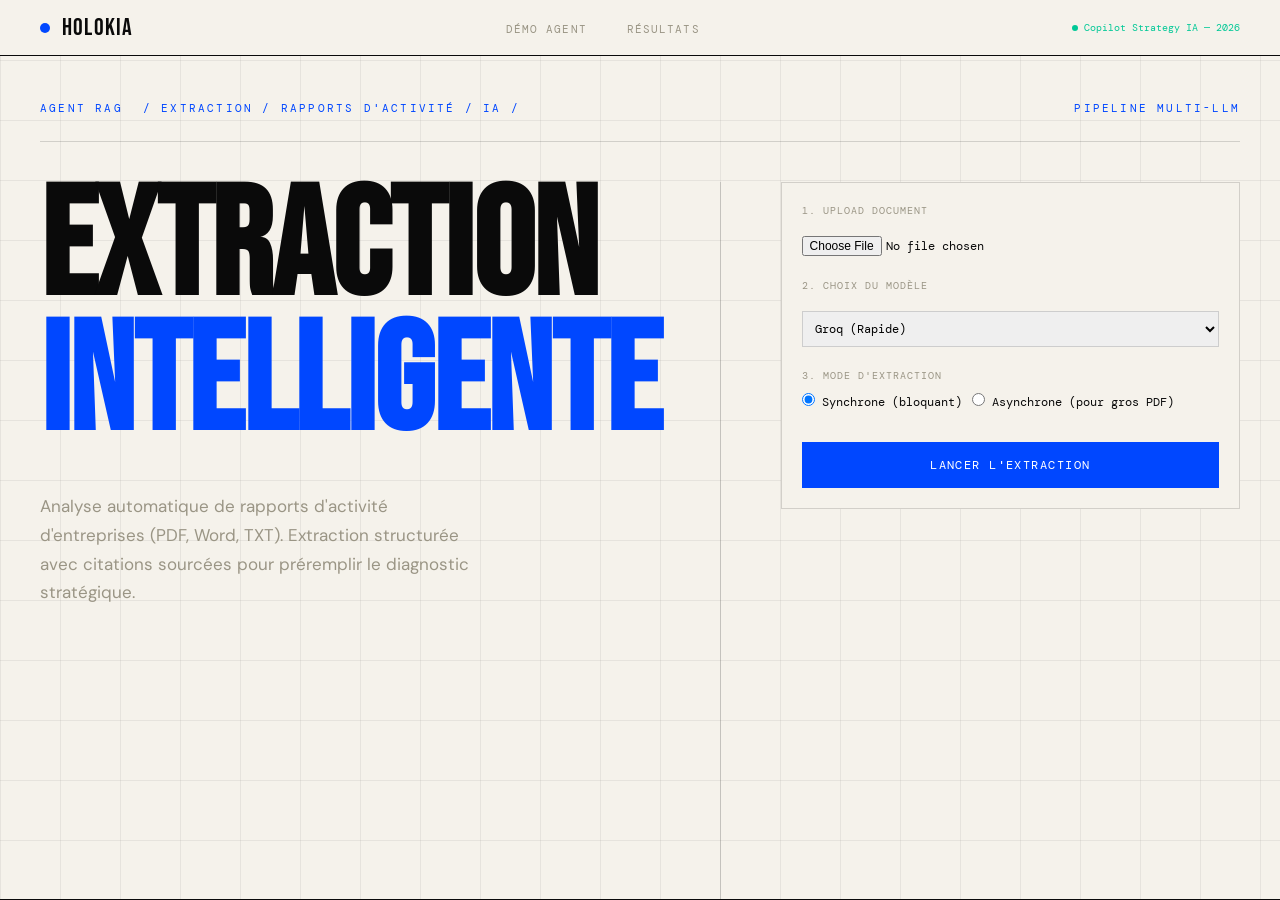
==== demo.html @ 51456ac3 "commit" ====
<!DOCTYPE html>
<html lang="fr">
<head>
<meta charset="UTF-8">
<meta name="viewport" content="width=device-width, initial-scale=1.0">
<title>Holokia — Agent RAG</title>
<link href="https://fonts.googleapis.com/css2?family=DM+Mono:wght@300;400;500&family=Bebas+Neue&family=DM+Sans:wght@300;400;500&display=swap" rel="stylesheet">
<style>
*,*::before,*::after{box-sizing:border-box;margin:0;padding:0}

:root{
  --ink:#0a0a0a;
  --paper:#f5f2eb;
  --blue:#0047ff;
  --teal:#00c896;
  --red:#e8002a;
  --muted:#9a9585;
  --line:rgba(10,10,10,0.15);
  --mono:'DM Mono',monospace;
  --display:'Bebas Neue',sans-serif;
  --body:'DM Sans',sans-serif;
}

html{scroll-behavior:smooth}
body{
  background:var(--paper);
  color:var(--ink);
  font-family:var(--body);
  font-size:16px;
  line-height:1.5;
  overflow-x:hidden;
}

/* GRID OVERLAY */
.grid-bg{
  position:fixed;
  inset:0;
  pointer-events:none;
  z-index:0;
  background-image:
    linear-gradient(var(--line) 1px,transparent 1px),
    linear-gradient(90deg,var(--line) 1px,transparent 1px);
  background-size:60px 60px;
  opacity:0.4;
}

/* ─── NAV ─── */
nav{
  position:fixed;
  top:0;left:0;right:0;
  z-index:100;
  display:flex;
  align-items:center;
  justify-content:space-between;
  padding:0 40px;
  height:56px;
  border-bottom:1px solid var(--ink);
  background:var(--paper);
  mix-blend-mode:normal;
}
.nav-logo{
  font-family:var(--display);
  font-size:24px;
  letter-spacing:0.05em;
  color:var(--ink);
  text-decoration:none;
  display:flex;
  align-items:center;
  gap:12px;
}
.nav-logo-dot{
  width:10px;height:10px;
  border-radius:50%;
  background:var(--blue);
  animation:blink 2s ease-in-out infinite;
}
@keyframes blink{0%,100%{opacity:1}50%{opacity:0.2}}
.nav-links{
  display:flex;
  gap:40px;
  list-style:none;
}
.nav-links a{
  font-family:var(--mono);
  font-size:11px;
  letter-spacing:0.1em;
  text-transform:uppercase;
  color:var(--muted);
  text-decoration:none;
  transition:color 0.2s;
}
.nav-links a:hover{color:var(--blue)}
.nav-status{
  font-family:var(--mono);
  font-size:10px;
  color:var(--teal);
  display:flex;
  align-items:center;
  gap:6px;
}
.nav-status::before{
  content:'';
  width:6px;height:6px;
  border-radius:50%;
  background:var(--teal);
  animation:blink 1.5s ease-in-out infinite;
}

/* ─── HERO ─── */
.hero{
  position:relative;
  z-index:1;
  min-height:100vh;
  padding:100px 40px 0;
  display:grid;
  grid-template-columns:1fr 1fr;
  grid-template-rows:auto 1fr;
  border-bottom:1px solid var(--ink);
}
.hero-tag{
  grid-column:1/-1;
  font-family:var(--mono);
  font-size:11px;
  letter-spacing:0.2em;
  text-transform:uppercase;
  color:var(--muted);
  padding-bottom:24px;
  border-bottom:1px solid var(--line);
  margin-bottom:40px;
  display:flex;
  align-items:center;
  gap:20px;
}
.hero-tag span{color:var(--blue)}
.hero-left{
  padding-right:60px;
  border-right:1px solid var(--line);
  padding-bottom:80px;
}
.hero-title{
  font-family:var(--display);
  font-size:clamp(80px,12vw,180px);
  line-height:0.88;
  letter-spacing:-0.01em;
  color:var(--ink);
  margin-bottom:40px;
}
.hero-title em{
  font-style:normal;
  color:var(--blue);
  display:block;
}
.hero-desc{
  font-size:17px;
  color:var(--muted);
  line-height:1.7;
  max-width:440px;
  margin-bottom:48px;
}
.hero-desc strong{color:var(--ink);font-weight:500}
.hero-ctas{
  display:flex;
  gap:16px;
  align-items:center;
}
.btn-primary{
  display:inline-flex;
  align-items:center;
  gap:10px;
  padding:14px 28px;
  background:var(--blue);
  color:#fff;
  font-family:var(--mono);
  font-size:12px;
  letter-spacing:0.12em;
  text-transform:uppercase;
  text-decoration:none;
  border:1px solid var(--blue);
  transition:all 0.2s;
}
.btn-primary:hover{background:var(--ink);border-color:var(--ink)}
.btn-outline{
  display:inline-flex;
  align-items:center;
  gap:10px;
  padding:14px 28px;
  background:transparent;
  color:var(--ink);
  font-family:var(--mono);
  font-size:12px;
  letter-spacing:0.12em;
  text-transform:uppercase;
  text-decoration:none;
  border:1px solid var(--ink);
  transition:all 0.2s;
}
.btn-outline:hover{background:var(--ink);color:var(--paper)}

.hero-right{
  padding-left:60px;
  display:flex;
  flex-direction:column;
  justify-content:space-between;
  padding-bottom:80px;
}
.hero-metrics{
  display:grid;
  grid-template-columns:1fr 1fr;
  gap:1px;
  background:var(--line);
  border:1px solid var(--line);
  margin-bottom:40px;
}
.metric{
  background:var(--paper);
  padding:28px 24px;
}
.metric-val{
  font-family:var(--display);
  font-size:56px;
  line-height:1;
  color:var(--ink);
}
.metric-val.blue{color:var(--blue)}
.metric-val.teal{color:var(--teal)}
.metric-label{
  font-family:var(--mono);
  font-size:10px;
  letter-spacing:0.15em;
  text-transform:uppercase;
  color:var(--muted);
  margin-top:8px;
}

/* EKG line */
.ekg-container{
  width:100%;
  overflow:hidden;
}
.ekg-label{
  font-family:var(--mono);
  font-size:10px;
  letter-spacing:0.1em;
  color:var(--muted);
  margin-bottom:8px;
}
.ekg-svg{width:100%;height:60px}
.ekg-path{
  fill:none;
  stroke:var(--blue);
  stroke-width:1.5;
  stroke-dasharray:800;
  stroke-dashoffset:800;
  animation:ekg 3s ease-in-out infinite;
}
.ekg-path2{
  fill:none;
  stroke:var(--teal);
  stroke-width:1;
  opacity:0.4;
  stroke-dasharray:800;
  stroke-dashoffset:800;
  animation:ekg 3s ease-in-out 0.5s infinite;
}
@keyframes ekg{
  0%{stroke-dashoffset:800}
  60%{stroke-dashoffset:0}
  100%{stroke-dashoffset:-800}
}

/* hero bottom annotation */
.hero-footnote{
  grid-column:1/-1;
  padding:20px 0;
  border-top:1px solid var(--line);
  display:flex;
  align-items:center;
  justify-content:space-between;
}
.hero-footnote-text{
  font-family:var(--mono);
  font-size:11px;
  color:var(--muted);
}
.hero-team-tags{
  display:flex;
  gap:8px;
}
.team-pill{
  font-family:var(--mono);
  font-size:10px;
  padding:4px 10px;
  border:1px solid var(--line);
  color:var(--muted);
}

/* ─── SECTION BASE ─── */
section{
  position:relative;
  z-index:1;
}
.section-header{
  display:grid;
  grid-template-columns:40px 1fr;
  align-items:start;
  gap:0;
  padding:60px 40px 48px;
  border-bottom:1px solid var(--line);
}
.section-num{
  font-family:var(--mono);
  font-size:11px;
  color:var(--muted);
  padding-top:4px;
}
.section-title{
  font-family:var(--display);
  font-size:clamp(40px,6vw,88px);
  line-height:0.9;
  letter-spacing:-0.01em;
}
.section-title em{font-style:normal;color:var(--blue)}

/* ─── FEATURES / SOLUTIONS ─── */
.features{border-bottom:1px solid var(--ink)}
.features-grid{
  display:grid;
  grid-template-columns:repeat(3,1fr);
}
.feature-card{
  padding:48px 40px;
  border-right:1px solid var(--line);
}
.feature-card:last-child{border-right:none}
.feature-num{
  font-family:var(--mono);
  font-size:11px;
  color:var(--blue);
  letter-spacing:0.1em;
  margin-bottom:32px;
  display:block;
}
.feature-icon{
  width:48px;height:48px;
  margin-bottom:24px;
}
.feature-icon path,.feature-icon circle,.feature-icon rect,.feature-icon line,.feature-icon polyline{
  stroke:var(--ink);
  fill:none;
  stroke-width:1.5;
  stroke-linecap:square;
}
.feature-title{
  font-family:var(--display);
  font-size:32px;
  letter-spacing:0.02em;
  margin-bottom:16px;
  line-height:1;
}
.feature-desc{
  font-size:14px;
  color:var(--muted);
  line-height:1.7;
}
.feature-tag{
  display:inline-block;
  margin-top:24px;
  font-family:var(--mono);
  font-size:10px;
  letter-spacing:0.1em;
  text-transform:uppercase;
  padding:4px 10px;
  border:1px solid var(--blue);
  color:var(--blue);
}

/* ─── INTERFACE SHOWCASE ─── */
.showcase{border-bottom:1px solid var(--ink)}
.showcase-item{
  display:grid;
  grid-template-columns:1fr 1fr;
  border-bottom:1px solid var(--line);
}
.showcase-item:last-child{border-bottom:none}
.showcase-item.reverse{direction:rtl}
.showcase-item.reverse>*{direction:ltr}
.showcase-info{
  padding:60px 60px 60px 40px;
  display:flex;
  flex-direction:column;
  justify-content:center;
  border-right:1px solid var(--line);
}
.showcase-item.reverse .showcase-info{
  border-right:none;
  border-left:1px solid var(--line);
  padding:60px 40px 60px 60px;
}
.showcase-label{
  font-family:var(--mono);
  font-size:10px;
  letter-spacing:0.15em;
  text-transform:uppercase;
  color:var(--teal);
  margin-bottom:20px;
  display:flex;
  align-items:center;
  gap:8px;
}
.showcase-label::before{content:'//'}
.showcase-heading{
  font-family:var(--display);
  font-size:clamp(36px,4vw,60px);
  letter-spacing:0.01em;
  line-height:0.95;
  margin-bottom:24px;
}
.showcase-text{
  font-size:14px;
  color:var(--muted);
  line-height:1.8;
  margin-bottom:32px;
}
.spec-list{list-style:none;display:flex;flex-direction:column;gap:12px}
.spec-list li{
  font-family:var(--mono);
  font-size:12px;
  color:var(--muted);
  display:flex;
  align-items:center;
  gap:12px;
}
.spec-list li::before{
  content:'→';
  color:var(--blue);
  font-size:14px;
}
.showcase-visual{
  overflow:hidden;
  background:#e8e4db;
  position:relative;
  padding:30px; /* Ajout de padding pour éviter que l'image touche les bords */
  display:flex;
  align-items:center;
  justify-content:center;
}
.showcase-visual img{
  width:100%;
  height:100%;
  object-fit:contain; /* Changé de cover à contain pour voir toute la photo */
  display:block;
  filter:grayscale(10%) contrast(1.02);
  transition:all 0.4s ease;
}
.showcase-visual:hover img{
    filter:grayscale(0%) contrast(1.1);
    transform:scale(1.01); /* Zoom très léger pour garder l'aspect naturel */
  }
  .showcase-item.triple {
    grid-template-columns: 1fr 1fr 1fr;
  }
  .showcase-visual-label{
  position:absolute;
  bottom:20px;right:20px;
  font-family:var(--mono);
  font-size:10px;
  letter-spacing:0.1em;
  text-transform:uppercase;
  color:rgba(10,10,10,0.5);
  background:rgba(245,242,235,0.85);
  padding:6px 12px;
  border:1px solid var(--line);
}

/* ─── BENCHMARK / TECH ─── */
.tech{border-bottom:1px solid var(--ink)}
.tech-grid{
  display:grid;
  grid-template-columns:1fr 1fr;
}
.tech-panel{
  padding:60px 40px;
  border-right:1px solid var(--line);
}
.tech-panel:last-child{border-right:none}
.tech-panel-title{
  font-family:var(--display);
  font-size:40px;
  margin-bottom:40px;
  line-height:1;
}
.bench-row{
  display:grid;
  grid-template-columns:120px 1fr 60px;
  align-items:center;
  gap:16px;
  padding:16px 0;
  border-bottom:1px solid var(--line);
}
.bench-row:last-child{border-bottom:none}
.bench-label{
  font-family:var(--mono);
  font-size:11px;
  color:var(--muted);
}
.bench-bar-wrap{height:4px;background:rgba(10,10,10,0.08);position:relative}
.bench-bar{
  position:absolute;
  top:0;left:0;
  height:100%;
  transition:width 1.5s cubic-bezier(0.16,1,0.3,1);
}
.bench-bar.blue{background:var(--blue)}
.bench-bar.teal{background:var(--teal)}
.bench-bar.red{background:var(--red)}
.bench-val{
  font-family:var(--mono);
  font-size:11px;
  text-align:right;
  color:var(--ink);
  font-weight:500;
}

/* comparison table */
.compare-table{width:100%;border-collapse:collapse}
.compare-table th{
  font-family:var(--mono);
  font-size:10px;
  letter-spacing:0.1em;
  text-transform:uppercase;
  color:var(--muted);
  text-align:left;
  padding:12px 0;
  border-bottom:1px solid var(--ink);
}
.compare-table td{
  font-family:var(--mono);
  font-size:12px;
  padding:14px 0;
  border-bottom:1px solid var(--line);
  vertical-align:middle;
}
.compare-table tr:last-child td{border-bottom:none}
.badge{
  display:inline-block;
  padding:3px 8px;
  font-size:10px;
  font-family:var(--mono);
}
.badge.good{background:#d4f4e8;color:#005c35}
.badge.bad{background:#fce8eb;color:#8a001a}
.badge.edge{background:#e0ecff;color:#0033b3;font-weight:500}

/* ─── TIMELINE / PLANNING ─── */
.timeline{border-bottom:1px solid var(--ink)}
.timeline-grid{
  display:grid;
  grid-template-columns:repeat(4,1fr);
}
.tl-phase{
  padding:48px 32px 48px 40px;
  border-right:1px solid var(--line);
  position:relative;
}
.tl-phase:last-child{border-right:none}
.tl-num{
  font-family:var(--mono);
  font-size:10px;
  letter-spacing:0.15em;
  color:var(--muted);
  margin-bottom:20px;
  display:block;
}
.tl-title{
  font-family:var(--display);
  font-size:28px;
  letter-spacing:0.02em;
  margin-bottom:16px;
  line-height:1;
}
.tl-items{list-style:none;display:flex;flex-direction:column;gap:8px}
.tl-items li{
  font-family:var(--mono);
  font-size:11px;
  color:var(--muted);
  line-height:1.5;
  padding-left:14px;
  position:relative;
}
.tl-items li::before{
  content:'—';
  position:absolute;
  left:0;
  color:var(--blue);
}
.tl-phase::after{
  content:attr(data-phase);
  position:absolute;
  bottom:20px;right:20px;
  font-family:var(--display);
  font-size:80px;
  color:rgba(10,10,10,0.04);
  line-height:1;
  pointer-events:none;
}

/* ─── DOCUMENTS ─── */
.docs{
  background:var(--ink);
  border-bottom:1px solid #333;
}
.docs .section-header{
  border-bottom:1px solid rgba(255,255,255,0.1);
}
.docs .section-num{color:rgba(255,255,255,0.3)}
.docs .section-title{color:#fff}
.docs .section-title em{color:var(--teal)}
.docs-grid{
  display:grid;
  grid-template-columns:1fr 1fr;
}
.doc-card{
  padding:60px 40px;
  border-right:1px solid rgba(255,255,255,0.08);
  text-decoration:none;
  display:block;
  position:relative;
  overflow:hidden;
  transition:background 0.3s;
}
.doc-card:last-child{border-right:none}
.doc-card:hover{background:rgba(255,255,255,0.03)}
.doc-card-type{
  font-family:var(--mono);
  font-size:10px;
  letter-spacing:0.15em;
  text-transform:uppercase;
  color:rgba(255,255,255,0.3);
  margin-bottom:40px;
}
.doc-card-num{
  font-family:var(--display);
  font-size:120px;
  line-height:1;
  color:rgba(255,255,255,0.06);
  position:absolute;
  top:20px;right:20px;
}
.doc-card-title{
  font-family:var(--display);
  font-size:44px;
  color:#fff;
  line-height:0.95;
  letter-spacing:0.01em;
  margin-bottom:16px;
}
.doc-card-desc{
  font-size:14px;
  color:rgba(255,255,255,0.4);
  line-height:1.6;
  margin-bottom:48px;
}
.doc-card-action{
  font-family:var(--mono);
  font-size:11px;
  letter-spacing:0.12em;
  text-transform:uppercase;
  display:inline-flex;
  align-items:center;
  gap:10px;
}
.doc-card:first-child .doc-card-action{color:var(--blue)}
.doc-card:last-child .doc-card-action{color:var(--teal)}
.doc-card-action svg{
  width:14px;height:14px;
  transition:transform 0.2s;
}
.doc-card:hover .doc-card-action svg{transform:translateX(4px)}

/* ─── TEAM ─── */
.team{border-bottom:1px solid var(--ink)}
.team-inner{
  padding:60px 40px;
  display:grid;
  grid-template-columns:320px 1fr;
  gap:80px;
  align-items:start;
}
.team-copy{}
.team-copy p{
  font-size:14px;
  color:var(--muted);
  line-height:1.8;
  margin-top:16px;
}
.team-members{
  display:grid;
  grid-template-columns:repeat(3,1fr);
  gap:1px;
  background:var(--line);
  border:1px solid var(--line);
  align-self:start;
}
.team-member{
  background:var(--paper);
  padding:24px 20px;
}
.member-init{
  font-family:var(--display);
  font-size:32px;
  color:var(--blue);
  line-height:1;
  margin-bottom:10px;
}
.member-name{
  font-family:var(--mono);
  font-size:11px;
  color:var(--ink);
  font-weight:500;
}
.member-role{
  font-family:var(--mono);
  font-size:10px;
  color:var(--muted);
  margin-top:4px;
}

/* ─── FOOTER ─── */
footer{
  position:relative;
  z-index:1;
  background:var(--ink);
  padding:32px 40px;
  display:flex;
  align-items:center;
  justify-content:space-between;
}
.footer-logo{
  font-family:var(--display);
  font-size:20px;
  letter-spacing:0.05em;
  color:#fff;
}
.footer-copy{
  font-family:var(--mono);
  font-size:10px;
  letter-spacing:0.1em;
  color:rgba(255,255,255,0.3);
  text-transform:uppercase;
}
.footer-links{
  display:flex;
  gap:24px;
  list-style:none;
}
.footer-links a{
  font-family:var(--mono);
  font-size:10px;
  letter-spacing:0.1em;
  text-transform:uppercase;
  color:rgba(255,255,255,0.3);
  text-decoration:none;
}
.footer-links a:hover{color:#fff}

/* reveal animation */
.reveal{
  opacity:0;
  transform:translateY(24px);
  transition:opacity 0.7s ease,transform 0.7s ease;
}
.reveal.visible{opacity:1;transform:none}

@media(max-width:900px){
  nav {
    padding: 0 15px;
    height: auto;
    min-height: 60px;
    flex-direction: column;
    justify-content: center;
    gap: 8px;
    padding: 10px 15px;
    position: relative; /* On change en relative pour éviter de chevaucher le hero */
  }
  .nav-logo { font-size: 20px; }
  .nav-links {
    gap: 15px;
    flex-wrap: wrap;
    justify-content: center;
  }
  .nav-status { display: none; }

  .hero{
    grid-template-columns:1fr;
    grid-template-rows: auto;
    padding: 40px 15px; /* Réduction du padding car le nav n'est plus fixe */
    min-height: auto;
    border-bottom: 1px solid var(--line);
  }
  .hero-tag {
    font-size: 10px;
    gap: 10px;
    flex-wrap: wrap;
    margin-bottom: 30px;
    border-bottom: 1px solid var(--line);
  }
  .hero-left{
    border-right:none;
    padding-right:0;
    padding-bottom: 30px;
    border-bottom: 1px solid var(--line);
  }
  .hero-title {
    font-size: clamp(40px, 12vw, 60px);
    margin-bottom: 20px;
  }
  .hero-desc {
    font-size: 14px;
    margin-bottom: 24px;
    max-width: 100%;
  }
  .hero-ctas {
    flex-direction: column;
    align-items: stretch;
    gap: 12px;
  }
  .btn-primary, .btn-outline {
    justify-content: center;
    width: 100%;
    padding: 12px 20px;
  }
  .hero-right{
    padding-left:0;
    padding-top: 30px;
  }
  .hero-metrics {
    grid-template-columns: 1fr 1fr;
    margin-bottom: 30px;
  }
  .metric {
    padding: 20px 15px;
  }
  .metric-val {
    font-size: 32px;
  }
  .hero-footnote {
    flex-direction: column;
    gap: 15px;
    text-align: center;
    padding: 20px 0;
  }
  .hero-team-tags {
    flex-wrap: wrap;
    justify-content: center;
    gap: 6px;
  }

  .section-header {
    padding: 40px 15px 24px;
    grid-template-columns: 1fr;
    gap: 8px;
  }
  .section-title {
    font-size: 36px;
  }

  .features-grid{grid-template-columns:1fr}
  .feature-card{
    padding: 30px 15px;
    border-right:none;
    border-bottom:1px solid var(--line);
  }
  .feature-card:last-child { border-bottom: none; }

  .showcase-item{
    grid-template-columns:1fr;
  }
  .showcase-item.triple {
    grid-template-columns: 1fr;
  }
  .showcase-info {
    padding: 30px 15px;
    border-right: none !important;
    border-left: none !important;
  }
  .showcase-heading {
    font-size: 28px;
  }
  .showcase-item.reverse {
    direction: ltr;
  }
  .showcase-visual {
      aspect-ratio: 16/9;
      border-left: none !important;
      border-right: none !important;
      padding: 15px; /* Padding réduit sur mobile */
    }

  .tech-grid{grid-template-columns:1fr}
  .tech-panel{
    padding: 30px 15px;
    border-right:none;
    border-bottom:1px solid var(--line);
  }
  .tech-panel-title { font-size: 32px; }
  .bench-row {
    grid-template-columns: 80px 1fr 45px;
    gap: 10px;
    font-size: 10px;
  }
  .compare-table {
    display: block;
    overflow-x: auto;
  }

  .timeline-grid{grid-template-columns:1fr}
  .tl-phase {
    padding: 30px 15px;
    border-right: none;
    border-bottom: 1px solid var(--line);
  }
  .tl-phase::after { font-size: 60px; }

  .docs-grid{grid-template-columns:1fr}
  .doc-card{
    padding: 40px 15px;
    border-right:none;
    border-bottom:1px solid rgba(255,255,255,0.08);
  }
  .doc-card-title { font-size: 28px; }

  .team-inner{
    grid-template-columns:1fr;
    padding: 40px 15px;
    gap: 30px;
  }
  .team-members{
    grid-template-columns: 1fr;
  }
  
  footer {
    flex-direction: column;
    gap: 20px;
    padding: 30px 15px;
    text-align: center;
  }
  .footer-links {
    flex-wrap: wrap;
    justify-content: center;
    gap: 15px;
  }
}
</style>
</head>
<body>

<div class="grid-bg"></div>

<!-- NAV -->
<nav>
  <a href="#" class="nav-logo">
    <span class="nav-logo-dot"></span>
    HOLOKIA
  </a>
  <ul class="nav-links">
    <li><a href="#demo">Démo Agent</a></li>
    <li><a href="#results">Résultats</a></li>
  </ul>
  <div class="nav-status">Copilot Strategy IA — 2026</div>
</nav>

<!-- HERO -->
<section class="hero">
  <div class="hero-tag">
    <span>AGENT RAG</span>
    <span>/ Extraction / Rapports d'Activité / IA /</span>
    <span style="margin-left:auto">Pipeline Multi-LLM</span>
  </div>

  <div class="hero-left reveal">
    <h1 class="hero-title">
      Extraction<br>
      <em>Intelligente</em>
    </h1>
    <p class="hero-desc">
      Analyse automatique de rapports d'activité d'entreprises (PDF, Word, TXT). Extraction structurée avec citations sourcées pour préremplir le diagnostic stratégique.
    </p>
    <!--
    <div class="hero-ctas">
      <a href="#demo" class="btn-primary">
        Tester l'Agent
        <svg width="14" height="14" viewBox="0 0 14 14" fill="none"><path d="M2 7h10M8 3l4 4-4 4" stroke="#fff" stroke-width="1.5" stroke-linecap="square"/></svg>
      </a>
    </div>
  -->
  </div>

  <div class="hero-right reveal" id="demo">
    <div class="hero-metrics" style="display:flex; flex-direction:column; padding:20px; background:var(--paper); border:1px solid var(--line);">
      <div style="margin-bottom:20px;">
        <div class="ekg-label">1. UPLOAD DOCUMENT</div>
        <input type="file" id="fileInput" accept=".pdf,.docx,.txt" style="margin-top:10px; font-family:var(--mono); font-size:12px;" />
      </div>
      
      <div style="margin-bottom:20px;">
        <div class="ekg-label">2. CHOIX DU MODÈLE</div>
        <select id="modelSelect" style="margin-top:10px; padding:8px; font-family:var(--mono); font-size:12px; width:100%; border:1px solid var(--line);">
          <option value="groq">Groq (Rapide)</option>
          <option value="mistral">Mistral (Local Ollama)</option>
          <option value="qwen2.5">Qwen2.5 (Local Ollama)</option>
          <option value="gpt-4o">GPT-4o (OpenAI)</option>
        </select>
      </div>

      <div style="margin-bottom:20px;">
        <div class="ekg-label">3. MODE D'EXTRACTION</div>
        <div style="display:flex; gap:10px; margin-top:10px;">
          <label style="font-family:var(--mono); font-size:12px;"><input type="radio" name="asyncMode" value="false" checked> Synchrone (bloquant)</label>
          <label style="font-family:var(--mono); font-size:12px;"><input type="radio" name="asyncMode" value="true"> Asynchrone (pour gros PDF)</label>
        </div>
      </div>

      <button id="btnExtract" class="btn-primary" style="width:100%; justify-content:center; margin-top:10px;">LANCER L'EXTRACTION</button>
      
      <div id="statusText" style="margin-top:15px; font-family:var(--mono); font-size:10px; color:var(--blue); display:none;">Statut: En cours...</div>
    </div>
  </div>
</section>

<!-- RESULTS -->
<section id="results" class="features" style="display:none; padding-bottom:0;">
  <div class="section-header reveal">
    <span class="section-num">01</span>
    <h2 class="section-title">Diagnostic<br><em>Stratégique</em></h2>
  </div>
  
  <!-- Conteneur pour les cartes visuelles -->
  <div style="padding: 40px; background:var(--paper);">
    <div id="cardsGrid" style="display:grid; grid-template-columns:repeat(auto-fit, minmax(300px, 1fr)); gap:20px;">
      <!-- Les cartes seront générées ici par JS -->
    </div>
  </div>

  <!-- Le JSON reste accessible mais dans une section séparée style "débug/technique" -->
  <div style="padding: 40px; background:var(--ink); color:#fff; overflow-x:auto;">
    <div style="display:flex; justify-content:space-between; margin-bottom:20px; align-items:center;">
      <div>
        <span style="font-family:var(--mono); font-size:12px; color:var(--teal);">OUTPUT.JSON</span>
        <span style="font-family:var(--mono); font-size:10px; color:rgba(255,255,255,0.4); margin-left:15px;">(Vue développeur)</span>
      </div>
      <button id="btnCopy" class="btn-outline" style="color:#fff; border-color:#fff; padding:6px 12px;">COPIER</button>
    </div>
    <pre id="jsonOutput" style="font-family:var(--mono); font-size:12px; line-height:1.5; color:rgba(255,255,255,0.8); max-height:400px; overflow-y:auto;"></pre>
  </div>
</section>

<script>
const fileInput = document.getElementById('fileInput');
const modelSelect = document.getElementById('modelSelect');
const btnExtract = document.getElementById('btnExtract');
const statusText = document.getElementById('statusText');
const resultsSection = document.getElementById('results');
const cardsGrid = document.getElementById('cardsGrid');
const jsonOutput = document.getElementById('jsonOutput');
const btnCopy = document.getElementById('btnCopy');

function buildCards(data) {
  cardsGrid.innerHTML = '';
  
  const sections = [
    { key: 'diagnostic_strategique', title: 'Stratégique', fields: ['taille_marche', 'taux_croissance', 'intensite_concurrentielle', 'concurrents', 'tendances_marche'] },
    { key: 'diagnostic_financier', title: 'Financier', fields: ['chiffre_affaires', 'resultat_net', 'ebitda'] },
    { key: 'diagnostic_rh', title: 'RH', fields: ['effectif_total', 'masse_salariale'] },
    { key: 'diagnostic_data', title: 'Maturité Data', fields: ['qualite', 'accessibilite', 'conformite', 'historisation'] }
  ];

  sections.forEach((sec) => {
    const sectionData = data[sec.key] || {};
    
    // Check if at least one field has a value
    const hasData = sec.fields.some(f => {
      const fieldData = sectionData[f];
      if(!fieldData) return false;
      if(Array.isArray(fieldData.valeur)) return fieldData.valeur.length > 0;
      return fieldData.valeur !== null && fieldData.valeur !== undefined && String(fieldData.valeur).trim() !== '';
    });

    let html = `
      <div style="background:#fff; border:1px solid var(--line); padding:24px;">
        <h3 style="font-family:var(--display); font-size:24px; margin-bottom:16px; display:flex; justify-content:space-between;">
          ${sec.title}
          <span style="font-family:var(--mono); font-size:12px; color:${hasData ? 'var(--teal)' : 'var(--red)'};">
            ${hasData ? 'DONNÉES TROUVÉES' : 'NON TROUVÉ'}
          </span>
        </h3>
        <div style="display:flex; flex-direction:column; gap:12px;">
    `;

    sec.fields.forEach(f => {
      const fieldData = sectionData[f];
      const label = f.replace(/_/g, ' ').toUpperCase();
      let value = '<span style="color:var(--muted); font-style:italic;">Non spécifié</span>';
      let sourceHtml = '';

      if (fieldData) {
        const isFound = Array.isArray(fieldData.valeur) 
          ? fieldData.valeur.length > 0 
          : (fieldData.valeur !== null && fieldData.valeur !== undefined && String(fieldData.valeur).trim() !== '');

        if (isFound) {
          value = Array.isArray(fieldData.valeur) ? fieldData.valeur.join(', ') : fieldData.valeur;
          value = `<strong style="color:var(--ink);">${value}</strong>`;
        }

        if (fieldData.source && fieldData.source.extrait) {
          sourceHtml = `
            <div style="margin-top:4px; padding:8px 12px; background:rgba(0,71,255,0.05); border-left:2px solid var(--blue); font-size:11px; color:var(--muted);">
              <span style="font-family:var(--mono); color:var(--blue);">PAGE ${fieldData.source.page} :</span> "${fieldData.source.extrait}"
            </div>
          `;
        }
      }

      html += `
        <div style="border-bottom:1px solid rgba(10,10,10,0.05); padding-bottom:8px;">
          <div style="font-family:var(--mono); font-size:10px; color:var(--muted); margin-bottom:4px;">${label}</div>
          <div style="font-size:14px; line-height:1.4;">${value}</div>
          ${sourceHtml}
        </div>
      `;
    });

    html += `</div></div>`;
    cardsGrid.innerHTML += html;
  });
}

let pollInterval;

btnExtract.addEventListener('click', async () => {
  if(!fileInput.files[0]) {
    alert("Veuillez sélectionner un fichier.");
    return;
  }

  btnExtract.disabled = true;
  btnExtract.textContent = "TRAITEMENT...";
  statusText.style.display = "block";
  statusText.textContent = "Statut: Envoi au serveur (FastAPI)...";
  resultsSection.style.display = "none";

  const fd = new FormData();
  fd.append('file', fileInput.files[0]);
  
  const selectedModel = modelSelect.value;
  let provider = 'ollama';
  let model = selectedModel;
  
  if(['groq','gpt-4o'].includes(selectedModel)){
    provider = selectedModel === 'gpt-4o' ? 'openai' : selectedModel;
    model = ''; // Le serveur utilise le modèle par défaut du provider
  }
  
  fd.append('provider', provider);
  if(model) fd.append('model', model);
  fd.append('approach', 'd');
  
  const isAsync = document.querySelector('input[name="asyncMode"]:checked').value === "true";
  fd.append('async_mode', isAsync);

  try {
    const response = await fetch('http://localhost:8000/extract', {
      method: 'POST',
      body: fd
    });
    
    const data = await response.json();
    
    if (isAsync && data.job_id) {
      statusText.textContent = `Statut: Job créé (ID: ${data.job_id}). Traitement en arrière-plan...`;
      pollJobStatus(data.job_id);
    } else {
      showResults(data);
    }
  } catch(e) {
    statusText.textContent = "Erreur: Serveur FastAPI injoignable (port 8000).";
    btnExtract.disabled = false;
    btnExtract.textContent = "LANCER L'EXTRACTION";
  }
});

async function pollJobStatus(jobId) {
  pollInterval = setInterval(async () => {
    try {
      const res = await fetch(`http://localhost:8000/status/${jobId}`);
      const data = await res.json();
      
      if (data.status === "completed") {
        clearInterval(pollInterval);
        showResults(data.result);
      } else if (data.status === "failed") {
        clearInterval(pollInterval);
        statusText.textContent = `Erreur: ${data.error}`;
        btnExtract.disabled = false;
        btnExtract.textContent = "LANCER L'EXTRACTION";
      } else {
        statusText.textContent = `Statut: ${data.status.toUpperCase()}...`;
      }
    } catch(e) {
      console.error(e);
    }
  }, 2000);
}

function showResults(data) {
  statusText.textContent = "Statut: Terminé !";
  
  // Appel de la nouvelle fonction pour générer les cartes visuelles
  buildCards(data);

  // Garder le JSON brut mais formatté pour la section développeur
  jsonOutput.textContent = JSON.stringify(data, null, 2);
  
  resultsSection.style.display = "block";
  resultsSection.scrollIntoView({behavior: 'smooth'});
  btnExtract.disabled = false;
  btnExtract.textContent = "LANCER L'EXTRACTION";
}

btnCopy.addEventListener('click', () => {
  navigator.clipboard.writeText(jsonOutput.textContent).then(() => {
    const oldText = btnCopy.textContent;
    btnCopy.textContent = "COPIÉ !";
    setTimeout(() => btnCopy.textContent = oldText, 2000);
  });
});

const observer = new IntersectionObserver(entries => {
  entries.forEach((e,i) => {
    if(e.isIntersecting){
      e.target.style.transitionDelay = (i * 0.08) + 's';
      e.target.classList.add('visible');
    }
  });
},{threshold:0.1});
document.querySelectorAll('.reveal').forEach(el => observer.observe(el));

// animate bench bars on scroll
const benchObs = new IntersectionObserver(entries => {
  entries.forEach(e => {
    if(e.isIntersecting){
      e.target.querySelectorAll('.bench-bar').forEach(bar => {
        const w = bar.style.width;
        bar.style.width = '0';
        requestAnimationFrame(() => {
          requestAnimationFrame(() => { bar.style.width = w; });
        });
      });
      benchObs.unobserve(e.target);
    }
  });
},{threshold:0.3});
document.querySelectorAll('.tech-panel').forEach(p => benchObs.observe(p));
</script>
</body>
</html>
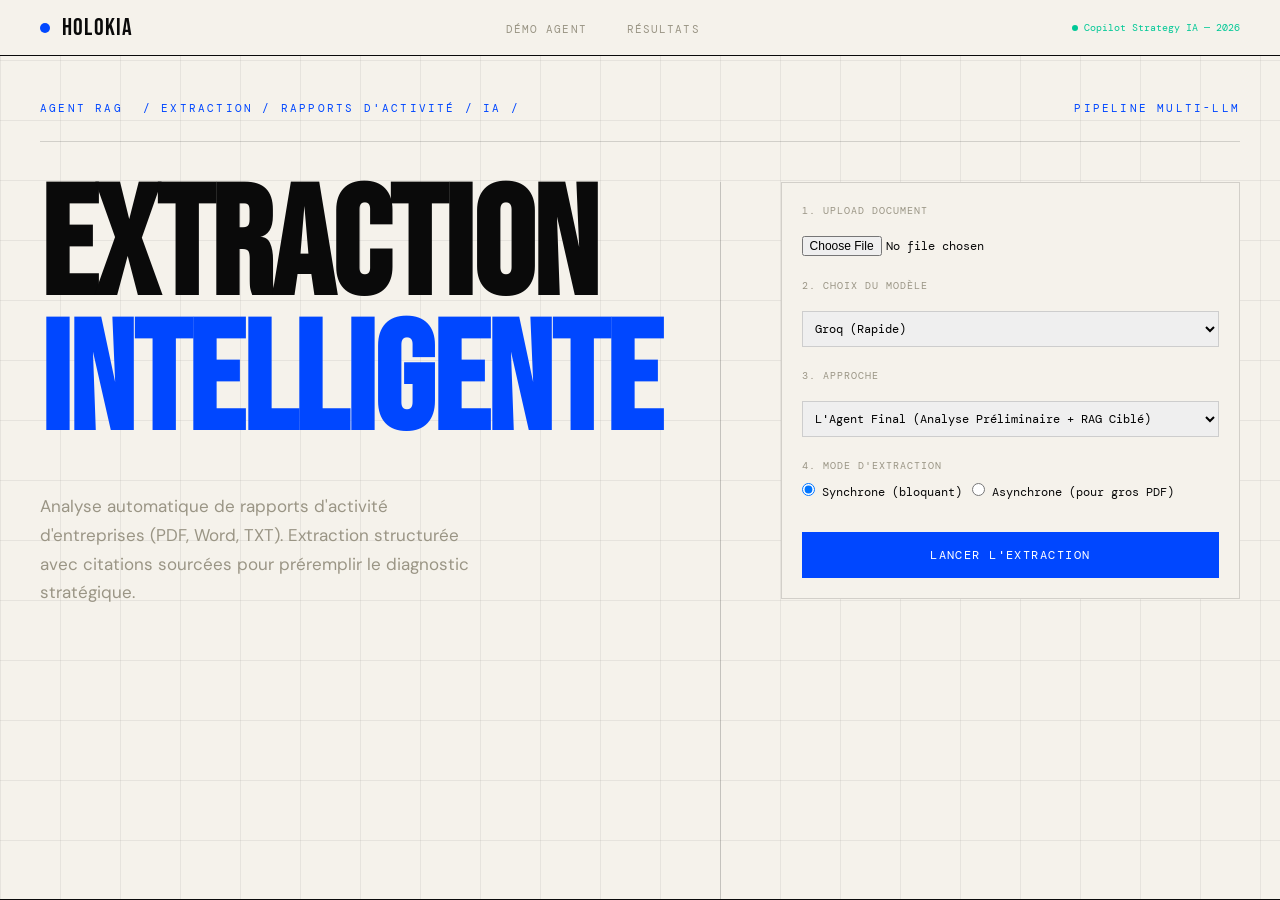
==== commit 8679a969: "commit" ====
--- a/demo.html
+++ b/demo.html
@@ -1013,7 +1013,18 @@
       </div>
 
       <div style="margin-bottom:20px;">
-        <div class="ekg-label">3. MODE D'EXTRACTION</div>
+        <div class="ekg-label">3. APPROCHE</div>
+        <select id="approachSelect" style="margin-top:10px; padding:8px; font-family:var(--mono); font-size:12px; width:100%; border:1px solid var(--line);">
+          <option value="agent" selected>L'Agent Final (Analyse Préliminaire + RAG Ciblé)</option>
+          <option value="d">Approche D (RAG + Validation)</option>
+          <option value="a">Approche A (Lecture directe complète)</option>
+          <option value="b">Approche B (RAG classique)</option>
+          <option value="c">Approche C (Agent multi-tours lent)</option>
+        </select>
+      </div>
+
+      <div style="margin-bottom:20px;">
+        <div class="ekg-label">4. MODE D'EXTRACTION</div>
         <div style="display:flex; gap:10px; margin-top:10px;">
           <label style="font-family:var(--mono); font-size:12px;"><input type="radio" name="asyncMode" value="false" checked> Synchrone (bloquant)</label>
           <label style="font-family:var(--mono); font-size:12px;"><input type="radio" name="asyncMode" value="true"> Asynchrone (pour gros PDF)</label>
@@ -1057,6 +1068,7 @@
 <script>
 const fileInput = document.getElementById('fileInput');
 const modelSelect = document.getElementById('modelSelect');
+const approachSelect = document.getElementById('approachSelect');
 const btnExtract = document.getElementById('btnExtract');
 const statusText = document.getElementById('statusText');
 const resultsSection = document.getElementById('results');
@@ -1071,7 +1083,8 @@
     { key: 'diagnostic_strategique', title: 'Stratégique', fields: ['taille_marche', 'taux_croissance', 'intensite_concurrentielle', 'concurrents', 'tendances_marche'] },
     { key: 'diagnostic_financier', title: 'Financier', fields: ['chiffre_affaires', 'resultat_net', 'ebitda'] },
     { key: 'diagnostic_rh', title: 'RH', fields: ['effectif_total', 'masse_salariale'] },
-    { key: 'diagnostic_data', title: 'Maturité Data', fields: ['qualite', 'accessibilite', 'conformite', 'historisation'] }
+    { key: 'diagnostic_data', title: 'Maturité Data', fields: ['existence_donnees', 'qualite', 'accessibilite', 'volumetrie', 'historisation', 'conformite', 'documentation'] },
+    { key: 'diagnostic_cyber_gouvernance', title: 'Cyber & Gouvernance', fields: ['risques_identifies', 'conformite_nist', 'gouvernance_data'] }
   ];
 
   sections.forEach((sec) => {
@@ -1163,7 +1176,7 @@
   
   fd.append('provider', provider);
   if(model) fd.append('model', model);
-  fd.append('approach', 'd');
+  fd.append('approach', approachSelect ? approachSelect.value : 'agent');
   
   const isAsync = document.querySelector('input[name="asyncMode"]:checked').value === "true";
   fd.append('async_mode', isAsync);
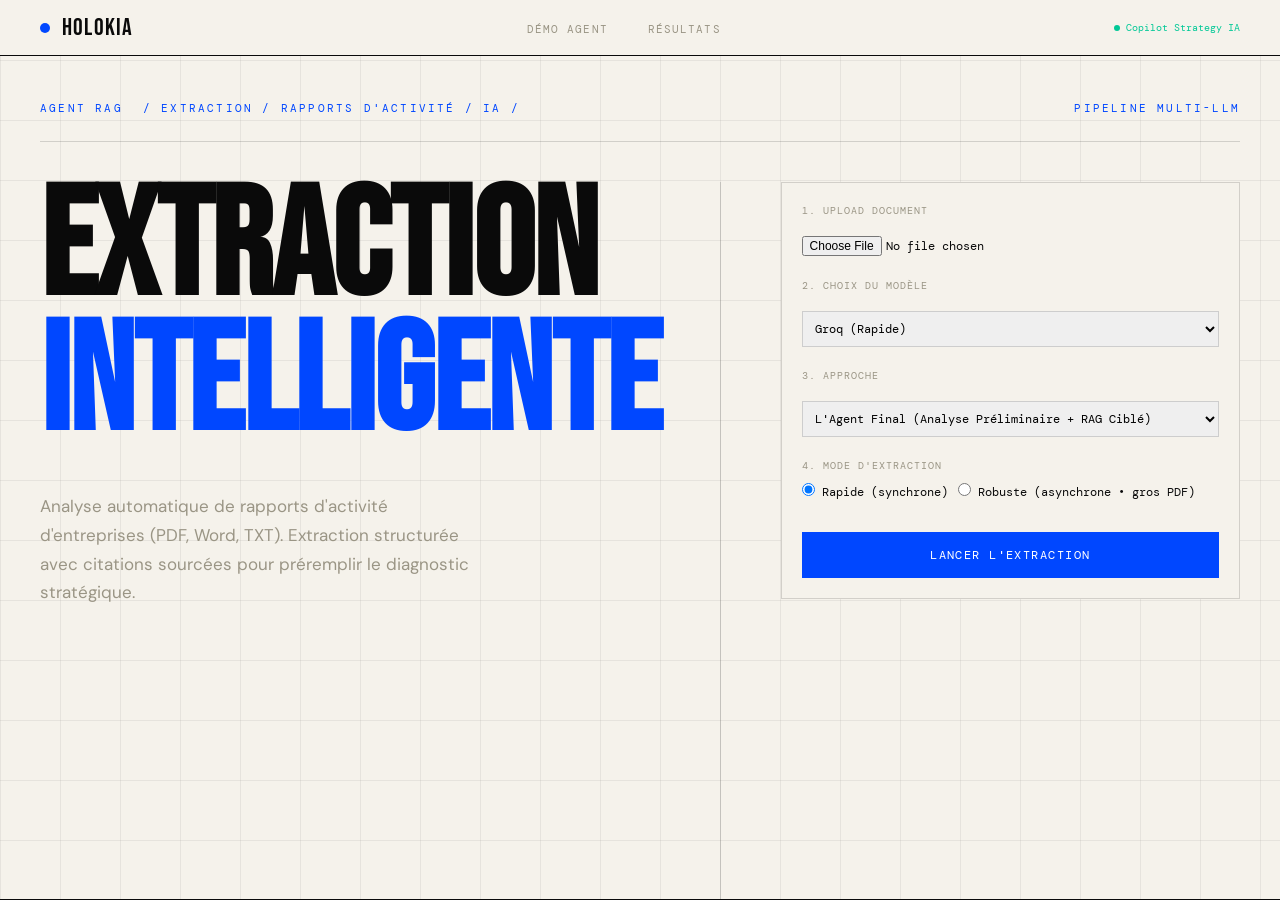
==== commit 2d6a822c: "commit" ====
--- a/demo.html
+++ b/demo.html
@@ -4,6 +4,7 @@
 <meta charset="UTF-8">
 <meta name="viewport" content="width=device-width, initial-scale=1.0">
 <title>Holokia — Agent RAG</title>
+<link rel="icon" href="../logo/cropped-logo_holokia_noir.jpg" type="image/avif">
 <link href="https://fonts.googleapis.com/css2?family=DM+Mono:wght@300;400;500&family=Bebas+Neue&family=DM+Sans:wght@300;400;500&display=swap" rel="stylesheet">
 <style>
 *,*::before,*::after{box-sizing:border-box;margin:0;padding:0}
@@ -966,7 +967,7 @@
     <li><a href="#demo">Démo Agent</a></li>
     <li><a href="#results">Résultats</a></li>
   </ul>
-  <div class="nav-status">Copilot Strategy IA — 2026</div>
+  <div class="nav-status">Copilot Strategy IA</div>
 </nav>
 
 <!-- HERO -->
@@ -1026,8 +1027,8 @@
       <div style="margin-bottom:20px;">
         <div class="ekg-label">4. MODE D'EXTRACTION</div>
         <div style="display:flex; gap:10px; margin-top:10px;">
-          <label style="font-family:var(--mono); font-size:12px;"><input type="radio" name="asyncMode" value="false" checked> Synchrone (bloquant)</label>
-          <label style="font-family:var(--mono); font-size:12px;"><input type="radio" name="asyncMode" value="true"> Asynchrone (pour gros PDF)</label>
+          <label style="font-family:var(--mono); font-size:12px;"><input type="radio" name="asyncMode" value="false" checked> Rapide (synchrone)</label>
+          <label style="font-family:var(--mono); font-size:12px;"><input type="radio" name="asyncMode" value="true"> Robuste (asynchrone • gros PDF)</label>
         </div>
       </div>
 
@@ -1150,16 +1151,68 @@
 
 let pollInterval;
 
+function setFormLocked(isLocked) {
+  if (modelSelect) modelSelect.disabled = isLocked;
+  if (approachSelect) approachSelect.disabled = isLocked;
+}
+
+function setStored(key, value) {
+  try {
+    if (value === undefined || value === null) {
+      localStorage.removeItem(key);
+    } else {
+      localStorage.setItem(key, String(value));
+    }
+  } catch (_) {}
+}
+
+function getStored(key) {
+  try {
+    return localStorage.getItem(key);
+  } catch (_) {
+    return null;
+  }
+}
+
+function setStoredJson(key, obj) {
+  try {
+    if (obj === undefined || obj === null) {
+      localStorage.removeItem(key);
+    } else {
+      localStorage.setItem(key, JSON.stringify(obj));
+    }
+  } catch (_) {}
+}
+
+function getStoredJson(key) {
+  try {
+    const raw = localStorage.getItem(key);
+    if (!raw) return null;
+    return JSON.parse(raw);
+  } catch (_) {
+    return null;
+  }
+}
+
 btnExtract.addEventListener('click', async () => {
   if(!fileInput.files[0]) {
     alert("Veuillez sélectionner un fichier.");
     return;
   }
 
+  if (pollInterval) {
+    clearInterval(pollInterval);
+    pollInterval = undefined;
+  }
+
   btnExtract.disabled = true;
+  setFormLocked(true);
   btnExtract.textContent = "TRAITEMENT...";
   statusText.style.display = "block";
   statusText.textContent = "Statut: Envoi au serveur (FastAPI)...";
+  setStored("holokia_processing", "1");
+  setStored("holokia_status", statusText.textContent);
+  setStored("holokia_hash", "#demo");
   resultsSection.style.display = "none";
 
   const fd = new FormData();
@@ -1180,6 +1233,7 @@
   
   const isAsync = document.querySelector('input[name="asyncMode"]:checked').value === "true";
   fd.append('async_mode', isAsync);
+  setStored("holokia_async", isAsync ? "1" : "0");
 
   try {
     const response = await fetch('http://localhost:8000/extract', {
@@ -1191,6 +1245,8 @@
     
     if (isAsync && data.job_id) {
       statusText.textContent = `Statut: Job créé (ID: ${data.job_id}). Traitement en arrière-plan...`;
+      setStored("holokia_job_id", data.job_id);
+      setStored("holokia_status", statusText.textContent);
       pollJobStatus(data.job_id);
     } else {
       showResults(data);
@@ -1198,7 +1254,11 @@
   } catch(e) {
     statusText.textContent = "Erreur: Serveur FastAPI injoignable (port 8000).";
     btnExtract.disabled = false;
+    setFormLocked(false);
     btnExtract.textContent = "LANCER L'EXTRACTION";
+    setStored("holokia_processing", "0");
+    setStored("holokia_job_id", null);
+    setStored("holokia_status", statusText.textContent);
   }
 });
 
@@ -1210,33 +1270,62 @@
       
       if (data.status === "completed") {
         clearInterval(pollInterval);
+        pollInterval = undefined;
         showResults(data.result);
       } else if (data.status === "failed") {
         clearInterval(pollInterval);
+        pollInterval = undefined;
         statusText.textContent = `Erreur: ${data.error}`;
         btnExtract.disabled = false;
+        setFormLocked(false);
         btnExtract.textContent = "LANCER L'EXTRACTION";
+        setStored("holokia_processing", "0");
+        setStored("holokia_job_id", null);
+        setStored("holokia_status", statusText.textContent);
       } else {
         statusText.textContent = `Statut: ${data.status.toUpperCase()}...`;
+        setStored("holokia_status", statusText.textContent);
       }
     } catch(e) {
-      console.error(e);
+      if (pollInterval) {
+        clearInterval(pollInterval);
+        pollInterval = undefined;
+      }
+      statusText.textContent = "Erreur: Impossible de récupérer le statut du job.";
+      btnExtract.disabled = false;
+      setFormLocked(false);
+      btnExtract.textContent = "LANCER L'EXTRACTION";
+      setStored("holokia_processing", "0");
+      setStored("holokia_job_id", null);
+      setStored("holokia_status", statusText.textContent);
     }
   }, 2000);
 }
 
-function showResults(data) {
+function showResults(data, options) {
+  const scroll = !(options && options.scroll === false);
   statusText.textContent = "Statut: Terminé !";
+  setStored("holokia_status", statusText.textContent);
+  setStored("holokia_processing", "0");
+  setStored("holokia_job_id", null);
+  setStored("holokia_hash", "#results");
+  if (location.hash !== "#results") {
+    location.hash = "#results";
+  }
   
   // Appel de la nouvelle fonction pour générer les cartes visuelles
   buildCards(data);
 
   // Garder le JSON brut mais formatté pour la section développeur
   jsonOutput.textContent = JSON.stringify(data, null, 2);
+  setStoredJson("holokia_last_result", data);
   
   resultsSection.style.display = "block";
-  resultsSection.scrollIntoView({behavior: 'smooth'});
+  if (scroll) {
+    resultsSection.scrollIntoView({behavior: 'smooth'});
+  }
   btnExtract.disabled = false;
+  setFormLocked(false);
   btnExtract.textContent = "LANCER L'EXTRACTION";
 }
 
@@ -1274,6 +1363,40 @@
   });
 },{threshold:0.3});
 document.querySelectorAll('.tech-panel').forEach(p => benchObs.observe(p));
+
+window.addEventListener('hashchange', () => {
+  setStored("holokia_hash", location.hash || "#demo");
+});
+
+(() => {
+  const storedHash = getStored("holokia_hash");
+  if (storedHash && storedHash !== location.hash) {
+    location.hash = storedHash;
+  }
+
+  const storedStatus = getStored("holokia_status");
+  if (storedStatus) {
+    statusText.style.display = "block";
+    statusText.textContent = storedStatus;
+  }
+
+  const isProcessing = getStored("holokia_processing") === "1";
+  const jobId = getStored("holokia_job_id");
+  const lastResult = getStoredJson("holokia_last_result");
+
+  if (isProcessing && jobId) {
+    btnExtract.disabled = true;
+    setFormLocked(true);
+    btnExtract.textContent = "TRAITEMENT...";
+    resultsSection.style.display = "none";
+    pollJobStatus(jobId);
+    return;
+  }
+
+  if (lastResult && (storedHash === "#results" || location.hash === "#results")) {
+    showResults(lastResult, { scroll: false });
+  }
+})();
 </script>
 </body>
-</html>+</html>
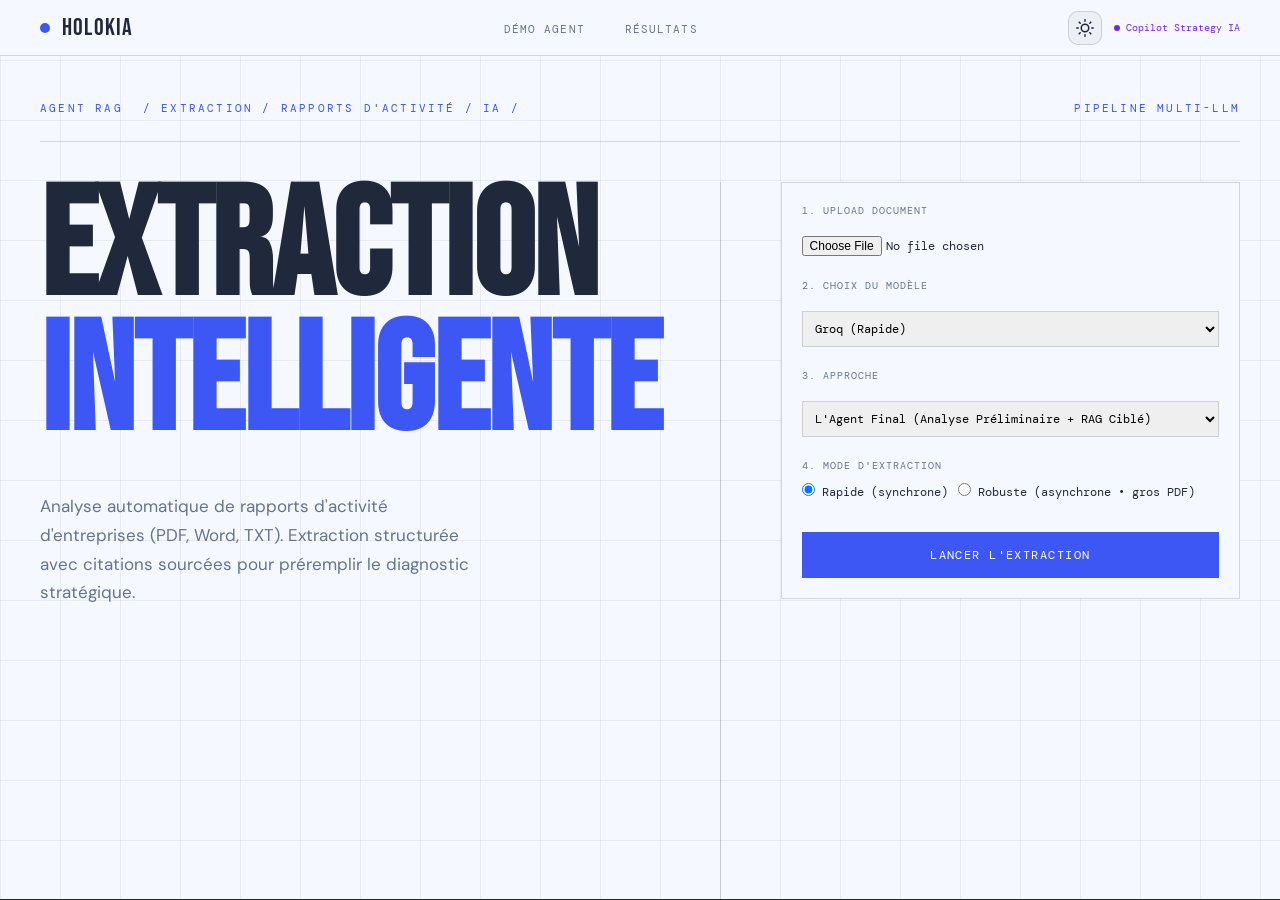
==== commit f03975be: "commit" ====
--- a/demo.html
+++ b/demo.html
@@ -4,22 +4,62 @@
 <meta charset="UTF-8">
 <meta name="viewport" content="width=device-width, initial-scale=1.0">
 <title>Holokia — Agent RAG</title>
-<link rel="icon" href="../logo/cropped-logo_holokia_noir.jpg" type="image/avif">
+<link rel="icon" href="logo/cropped-logo_holokia_noir.jpg" type="image/avif">
 <link href="https://fonts.googleapis.com/css2?family=DM+Mono:wght@300;400;500&family=Bebas+Neue&family=DM+Sans:wght@300;400;500&display=swap" rel="stylesheet">
+<script>
+  (() => {
+    try {
+      const t = localStorage.getItem('holokia_theme');
+      if (t) document.documentElement.setAttribute('data-theme', t);
+    } catch (_) {}
+  })();
+</script>
 <style>
 *,*::before,*::after{box-sizing:border-box;margin:0;padding:0}
 
 :root{
-  --ink:#0a0a0a;
-  --paper:#f5f2eb;
-  --blue:#0047ff;
-  --teal:#00c896;
-  --red:#e8002a;
-  --muted:#9a9585;
-  --line:rgba(10,10,10,0.15);
+  --paper:#20293B;
+  --paper-2:#292929;
+  --paper-3:#151A2A;
+  --ink:#F1F5FF;
+  --ink-2:#A7B3C8;
+  --muted:#8FA0B8;
+  --line:rgba(241,245,255,0.14);
+  --blue:#3C57F3;
+  --blue-2:#2F45D6;
+  --teal:#7525E0;
+  --red:#FF3D8D;
+  --green:#4CB77F;
+  --amber:#EA9F0E;
+  --on-accent:#fff;
+  --watermark:rgba(241,245,255,0.10);
+  --glass:rgba(241,245,255,0.06);
+  --glass-2:rgba(241,245,255,0.10);
+  --focus:rgba(60,87,243,0.35);
   --mono:'DM Mono',monospace;
   --display:'Bebas Neue',sans-serif;
   --body:'DM Sans',sans-serif;
+}
+
+:root[data-theme="light"]{
+  --paper:#F6F8FF;
+  --paper-2:#FFFFFF;
+  --paper-3:#EEF2FF;
+  --ink:#20293B;
+  --ink-2:#334155;
+  --muted:#64748B;
+  --line:rgba(32,41,59,0.16);
+  --blue:#3C57F3;
+  --blue-2:#2F45D6;
+  --teal:#7525E0;
+  --red:#FF3D8D;
+  --green:#4CB77F;
+  --amber:#EA9F0E;
+  --on-accent:#fff;
+  --watermark:rgba(32,41,59,0.08);
+  --glass:rgba(32,41,59,0.04);
+  --glass-2:rgba(32,41,59,0.08);
+  --focus:rgba(60,87,243,0.25);
 }
 
 html{scroll-behavior:smooth}
@@ -55,10 +95,31 @@
   justify-content:space-between;
   padding:0 40px;
   height:56px;
-  border-bottom:1px solid var(--ink);
+  border-bottom:1px solid var(--line);
   background:var(--paper);
   mix-blend-mode:normal;
 }
+.nav-actions{
+  display:flex;
+  align-items:center;
+  gap:12px;
+}
+.theme-toggle{
+  width:34px;
+  height:34px;
+  display:inline-flex;
+  align-items:center;
+  justify-content:center;
+  border-radius:10px;
+  border:1px solid var(--line);
+  background:var(--glass);
+  color:var(--ink);
+  cursor:pointer;
+  transition:transform 0.12s, background 0.12s, border-color 0.12s;
+}
+.theme-toggle:hover{background:var(--glass-2)}
+.theme-toggle:active{transform:translateY(1px)}
+.theme-toggle:focus-visible{outline:none;box-shadow:0 0 0 4px var(--focus)}
 .nav-logo{
   font-family:var(--display);
   font-size:24px;
@@ -170,7 +231,7 @@
   gap:10px;
   padding:14px 28px;
   background:var(--blue);
-  color:#fff;
+  color:var(--on-accent);
   font-family:var(--mono);
   font-size:12px;
   letter-spacing:0.12em;
@@ -607,14 +668,14 @@
 
 /* ─── DOCUMENTS ─── */
 .docs{
-  background:var(--ink);
-  border-bottom:1px solid #333;
+  background:var(--paper-3);
+  border-bottom:1px solid var(--line);
 }
 .docs .section-header{
-  border-bottom:1px solid rgba(255,255,255,0.1);
-}
-.docs .section-num{color:rgba(255,255,255,0.3)}
-.docs .section-title{color:#fff}
+  border-bottom:1px solid var(--line);
+}
+.docs .section-num{color:var(--muted)}
+.docs .section-title{color:var(--ink)}
 .docs .section-title em{color:var(--teal)}
 .docs-grid{
   display:grid;
@@ -622,7 +683,7 @@
 }
 .doc-card{
   padding:60px 40px;
-  border-right:1px solid rgba(255,255,255,0.08);
+  border-right:1px solid var(--line);
   text-decoration:none;
   display:block;
   position:relative;
@@ -630,34 +691,34 @@
   transition:background 0.3s;
 }
 .doc-card:last-child{border-right:none}
-.doc-card:hover{background:rgba(255,255,255,0.03)}
+.doc-card:hover{background:var(--glass)}
 .doc-card-type{
   font-family:var(--mono);
   font-size:10px;
   letter-spacing:0.15em;
   text-transform:uppercase;
-  color:rgba(255,255,255,0.3);
+  color:var(--muted);
   margin-bottom:40px;
 }
 .doc-card-num{
   font-family:var(--display);
   font-size:120px;
   line-height:1;
-  color:rgba(255,255,255,0.06);
+  color:var(--watermark);
   position:absolute;
   top:20px;right:20px;
 }
 .doc-card-title{
   font-family:var(--display);
   font-size:44px;
-  color:#fff;
+  color:var(--ink);
   line-height:0.95;
   letter-spacing:0.01em;
   margin-bottom:16px;
 }
 .doc-card-desc{
   font-size:14px;
-  color:rgba(255,255,255,0.4);
+  color:var(--muted);
   line-height:1.6;
   margin-bottom:48px;
 }
@@ -679,7 +740,7 @@
 .doc-card:hover .doc-card-action svg{transform:translateX(4px)}
 
 /* ─── TEAM ─── */
-.team{border-bottom:1px solid var(--ink)}
+.team{border-bottom:1px solid var(--line)}
 .team-inner{
   padding:60px 40px;
   display:grid;
@@ -730,7 +791,7 @@
 footer{
   position:relative;
   z-index:1;
-  background:var(--ink);
+  background:var(--paper-3);
   padding:32px 40px;
   display:flex;
   align-items:center;
@@ -740,13 +801,13 @@
   font-family:var(--display);
   font-size:20px;
   letter-spacing:0.05em;
-  color:#fff;
+  color:var(--ink);
 }
 .footer-copy{
   font-family:var(--mono);
   font-size:10px;
   letter-spacing:0.1em;
-  color:rgba(255,255,255,0.3);
+  color:var(--muted);
   text-transform:uppercase;
 }
 .footer-links{
@@ -759,10 +820,10 @@
   font-size:10px;
   letter-spacing:0.1em;
   text-transform:uppercase;
-  color:rgba(255,255,255,0.3);
+  color:var(--muted);
   text-decoration:none;
 }
-.footer-links a:hover{color:#fff}
+.footer-links a:hover{color:var(--ink)}
 
 /* reveal animation */
 .reveal{
@@ -967,7 +1028,10 @@
     <li><a href="#demo">Démo Agent</a></li>
     <li><a href="#results">Résultats</a></li>
   </ul>
-  <div class="nav-status">Copilot Strategy IA</div>
+  <div class="nav-actions">
+    <button type="button" class="theme-toggle" data-theme-toggle aria-label="Basculer le thème" title="Thème"></button>
+    <div class="nav-status">Copilot Strategy IA</div>
+  </div>
 </nav>
 
 <!-- HERO -->
@@ -1054,18 +1118,19 @@
   </div>
 
   <!-- Le JSON reste accessible mais dans une section séparée style "débug/technique" -->
-  <div style="padding: 40px; background:var(--ink); color:#fff; overflow-x:auto;">
+  <div style="padding: 40px; background:var(--paper-3); color:var(--ink); overflow-x:auto; border-top:1px solid var(--line);">
     <div style="display:flex; justify-content:space-between; margin-bottom:20px; align-items:center;">
       <div>
         <span style="font-family:var(--mono); font-size:12px; color:var(--teal);">OUTPUT.JSON</span>
-        <span style="font-family:var(--mono); font-size:10px; color:rgba(255,255,255,0.4); margin-left:15px;">(Vue développeur)</span>
+        <span style="font-family:var(--mono); font-size:10px; color:var(--muted); margin-left:15px;">(Vue développeur)</span>
       </div>
-      <button id="btnCopy" class="btn-outline" style="color:#fff; border-color:#fff; padding:6px 12px;">COPIER</button>
+      <button id="btnCopy" class="btn-outline" style="padding:6px 12px;">COPIER</button>
     </div>
-    <pre id="jsonOutput" style="font-family:var(--mono); font-size:12px; line-height:1.5; color:rgba(255,255,255,0.8); max-height:400px; overflow-y:auto;"></pre>
+    <pre id="jsonOutput" style="font-family:var(--mono); font-size:12px; line-height:1.5; color:var(--ink-2); max-height:400px; overflow-y:auto;"></pre>
   </div>
 </section>
 
+<script src="html/js/theme.js"></script>
 <script>
 const fileInput = document.getElementById('fileInput');
 const modelSelect = document.getElementById('modelSelect');
@@ -1100,7 +1165,7 @@
     });
 
     let html = `
-      <div style="background:#fff; border:1px solid var(--line); padding:24px;">
+      <div style="background:var(--paper-2); border:1px solid var(--line); padding:24px;">
         <h3 style="font-family:var(--display); font-size:24px; margin-bottom:16px; display:flex; justify-content:space-between;">
           ${sec.title}
           <span style="font-family:var(--mono); font-size:12px; color:${hasData ? 'var(--teal)' : 'var(--red)'};">
@@ -1128,7 +1193,7 @@
 
         if (fieldData.source && fieldData.source.extrait) {
           sourceHtml = `
-            <div style="margin-top:4px; padding:8px 12px; background:rgba(0,71,255,0.05); border-left:2px solid var(--blue); font-size:11px; color:var(--muted);">
+            <div style="margin-top:4px; padding:8px 12px; background:rgba(60,87,243,0.12); border-left:2px solid var(--blue); font-size:11px; color:var(--muted);">
               <span style="font-family:var(--mono); color:var(--blue);">PAGE ${fieldData.source.page} :</span> "${fieldData.source.extrait}"
             </div>
           `;
@@ -1136,7 +1201,7 @@
       }
 
       html += `
-        <div style="border-bottom:1px solid rgba(10,10,10,0.05); padding-bottom:8px;">
+        <div style="border-bottom:1px solid var(--line); padding-bottom:8px;">
           <div style="font-family:var(--mono); font-size:10px; color:var(--muted); margin-bottom:4px;">${label}</div>
           <div style="font-size:14px; line-height:1.4;">${value}</div>
           ${sourceHtml}
